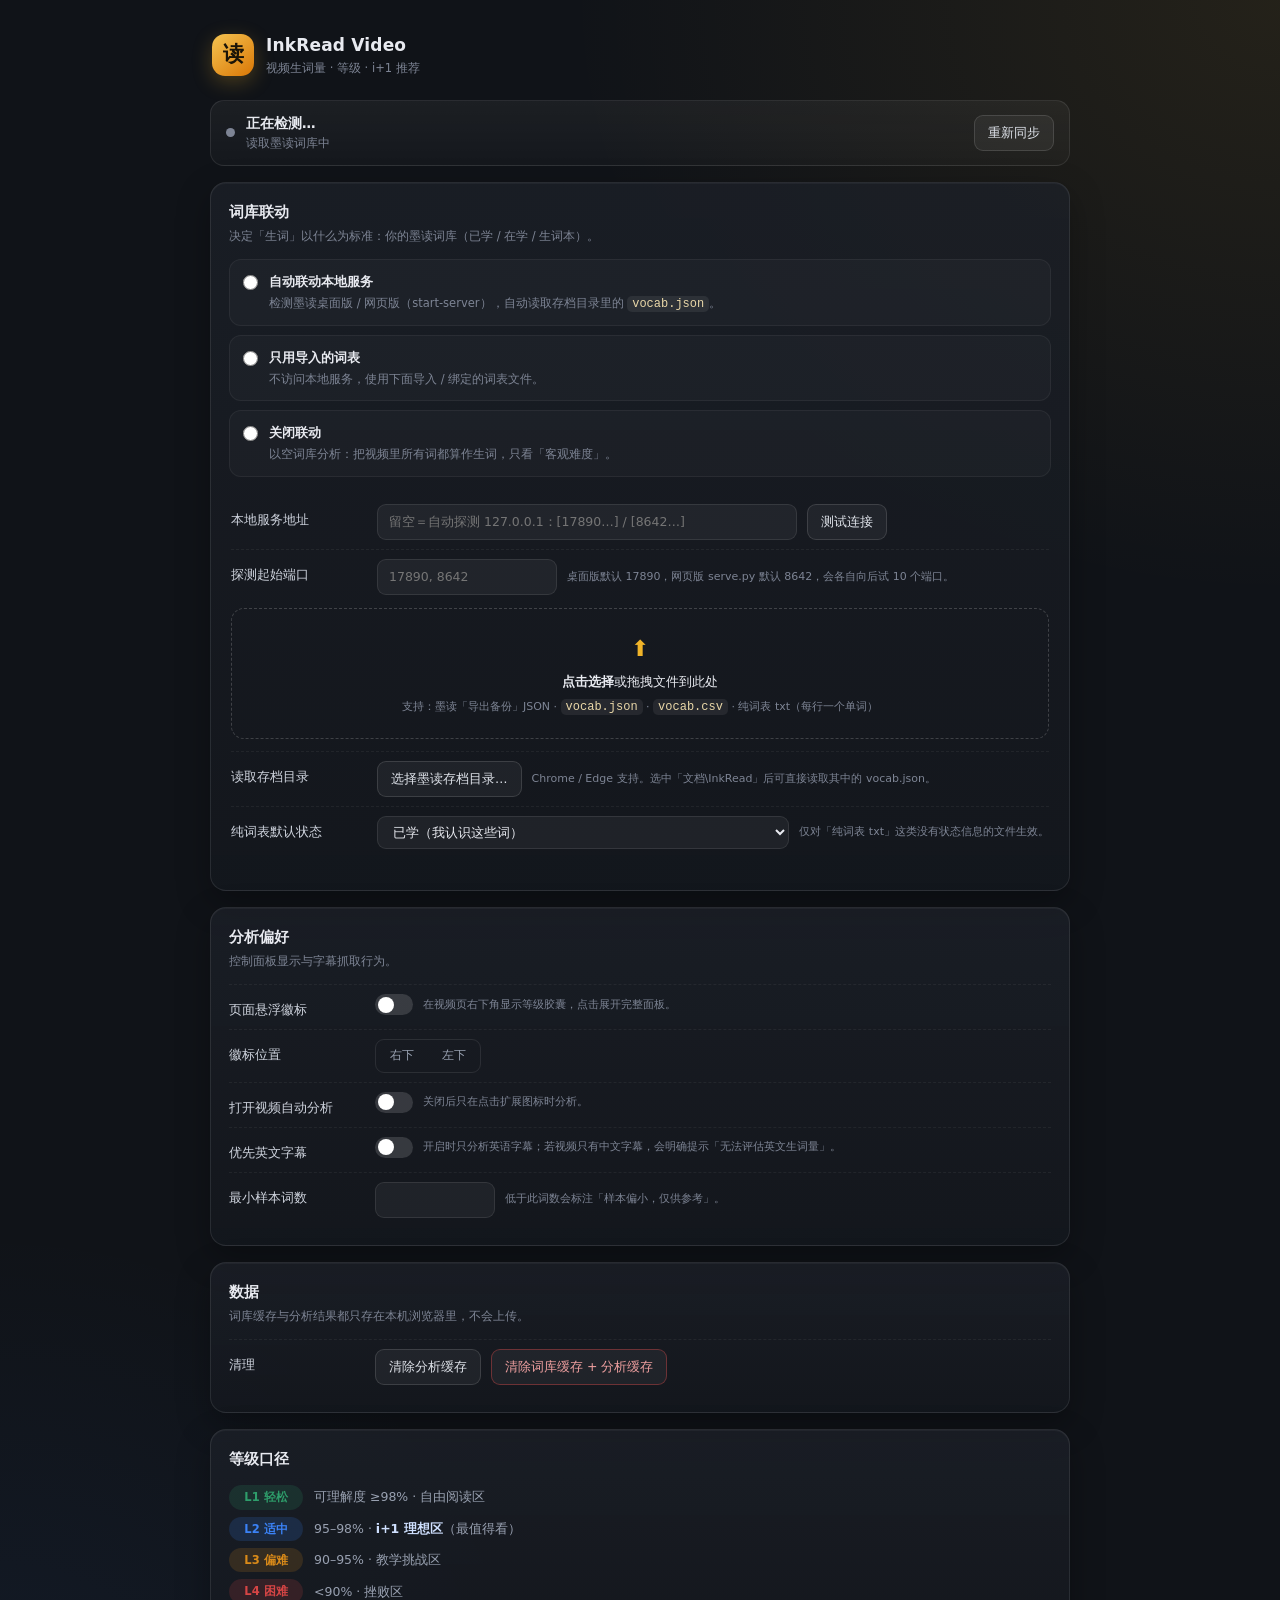
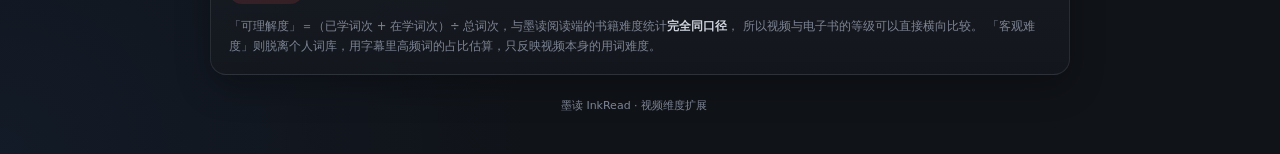
==== plugin/src/options/options.html @ 72808f4e "feat(plugin): 浏览器扩展 InkRead Video — 视频生词量/等级/i+1 推荐 新增 plugin/：Chrome / Edge / Firefox 三端兼容的 Manifes" ====
<!DOCTYPE html>
<html lang="zh-CN">
<head>
  <meta charset="utf-8">
  <title>InkRead Video — 设置</title>
  <link rel="stylesheet" href="options.css">
</head>
<body>
  <div class="page">
    <header class="head">
      <div class="brand">
        <span class="mark">读</span>
        <div>
          <h1>InkRead Video</h1>
          <p>视频生词量 · 等级 · i+1 推荐</p>
        </div>
      </div>
      <span class="ver" id="ver"></span>
    </header>

    <div class="banner" id="linkBanner">
      <span class="dot"></span>
      <div class="banner-t">
        <b id="bannerTitle">正在检测…</b>
        <span id="bannerDesc">读取墨读词库中</span>
      </div>
      <button class="btn" id="btnRefreshVocab">重新同步</button>
    </div>

    <!-- ============ 词库联动 ============ -->
    <section class="card">
      <div class="card-h">
        <h2>词库联动</h2>
        <p>决定「生词」以什么为标准：你的墨读词库（已学 / 在学 / 生词本）。</p>
      </div>

      <div class="modes" id="modes">
        <label class="mode" data-mode="auto">
          <input type="radio" name="linkmode" value="auto">
          <div class="mode-b">
            <b>自动联动本地服务</b>
            <span>检测墨读桌面版 / 网页版（start-server），自动读取存档目录里的 <code>vocab.json</code>。</span>
          </div>
        </label>
        <label class="mode" data-mode="manual">
          <input type="radio" name="linkmode" value="manual">
          <div class="mode-b">
            <b>只用导入的词表</b>
            <span>不访问本地服务，使用下面导入 / 绑定的词表文件。</span>
          </div>
        </label>
        <label class="mode" data-mode="off">
          <input type="radio" name="linkmode" value="off">
          <div class="mode-b">
            <b>关闭联动</b>
            <span>以空词库分析：把视频里所有词都算作生词，只看「客观难度」。</span>
          </div>
        </label>
      </div>

      <div class="sub" data-for="auto">
        <div class="row">
          <label>本地服务地址</label>
          <div class="row-c">
            <input type="text" id="serverUrl" placeholder="留空＝自动探测 127.0.0.1：[17890…] / [8642…]" spellcheck="false">
            <button class="btn" id="btnTest">测试连接</button>
          </div>
        </div>
        <div class="row">
          <label>探测起始端口</label>
          <div class="row-c">
            <input type="text" id="ports" placeholder="17890, 8642" spellcheck="false" style="max-width:180px">
            <span class="hint">桌面版默认 17890，网页版 serve.py 默认 8642，会各自向后试 10 个端口。</span>
          </div>
        </div>
        <div class="test-out" id="testOut" hidden></div>
      </div>

      <div class="sub" data-for="manual">
        <div class="drop" id="drop">
          <input type="file" id="file" accept=".json,.csv,.txt" hidden>
          <div class="drop-ic">⬆</div>
          <div class="drop-t"><b>点击选择</b>或拖拽文件到此处</div>
          <div class="drop-s">支持：墨读「导出备份」JSON · <code>vocab.json</code> · <code>vocab.csv</code> · 纯词表 txt（每行一个单词）</div>
        </div>
        <div class="row" id="fsRow" hidden>
          <label>读取存档目录</label>
          <div class="row-c">
            <button class="btn" id="btnPickDir">选择墨读存档目录…</button>
            <button class="btn" id="btnSyncDir" hidden>从该目录同步</button>
            <span class="hint" id="dirHint">Chrome / Edge 支持。选中「文档\InkRead」后可直接读取其中的 vocab.json。</span>
          </div>
        </div>
        <div class="row">
          <label>纯词表默认状态</label>
          <div class="row-c">
            <select id="defaultStatus">
              <option value="known">已学（我认识这些词）</option>
              <option value="learning">在学</option>
              <option value="new">生词本</option>
            </select>
            <span class="hint">仅对「纯词表 txt」这类没有状态信息的文件生效。</span>
          </div>
        </div>
        <div class="imp-out" id="impOut" hidden></div>
      </div>

      <div class="kv" id="vocabInfo"></div>
    </section>

    <!-- ============ 分析偏好 ============ -->
    <section class="card">
      <div class="card-h">
        <h2>分析偏好</h2>
        <p>控制面板显示与字幕抓取行为。</p>
      </div>
      <div class="row">
        <label>页面悬浮徽标</label>
        <div class="row-c">
          <label class="switch"><input type="checkbox" id="uiBadge"><i></i></label>
          <span class="hint">在视频页右下角显示等级胶囊，点击展开完整面板。</span>
        </div>
      </div>
      <div class="row">
        <label>徽标位置</label>
        <div class="row-c">
          <div class="seg" id="segSide">
            <button data-v="right">右下</button>
            <button data-v="left">左下</button>
          </div>
        </div>
      </div>
      <div class="row">
        <label>打开视频自动分析</label>
        <div class="row-c">
          <label class="switch"><input type="checkbox" id="autoAnalyze"><i></i></label>
          <span class="hint">关闭后只在点击扩展图标时分析。</span>
        </div>
      </div>
      <div class="row">
        <label>优先英文字幕</label>
        <div class="row-c">
          <label class="switch"><input type="checkbox" id="preferEn"><i></i></label>
          <span class="hint">开启时只分析英语字幕；若视频只有中文字幕，会明确提示「无法评估英文生词量」。</span>
        </div>
      </div>
      <div class="row">
        <label>最小样本词数</label>
        <div class="row-c">
          <input type="number" id="minTokens" min="0" max="5000" step="10" style="max-width:120px">
          <span class="hint">低于此词数会标注「样本偏小，仅供参考」。</span>
        </div>
      </div>
    </section>

    <!-- ============ 数据 ============ -->
    <section class="card">
      <div class="card-h">
        <h2>数据</h2>
        <p>词库缓存与分析结果都只存在本机浏览器里，不会上传。</p>
      </div>
      <div class="kv" id="dataInfo"></div>
      <div class="row">
        <label>清理</label>
        <div class="row-c">
          <button class="btn" id="btnClearReports">清除分析缓存</button>
          <button class="btn danger" id="btnClearAll">清除词库缓存 + 分析缓存</button>
        </div>
      </div>
    </section>

    <!-- ============ 口径说明 ============ -->
    <section class="card">
      <div class="card-h"><h2>等级口径</h2></div>
      <div class="legend-table">
        <div class="lt-row"><span class="pill lv1">L1 轻松</span><span>可理解度 ≥98% · 自由阅读区</span></div>
        <div class="lt-row"><span class="pill lv2">L2 适中</span><span>95–98% · <b>i+1 理想区</b>（最值得看）</span></div>
        <div class="lt-row"><span class="pill lv3">L3 偏难</span><span>90–95% · 教学挑战区</span></div>
        <div class="lt-row"><span class="pill lv4">L4 困难</span><span>&lt;90% · 挫败区</span></div>
      </div>
      <p class="fine">
        「可理解度」＝（已学词次 + 在学词次）÷ 总词次，与墨读阅读端的书籍难度统计<b>完全同口径</b>，
        所以视频与电子书的等级可以直接横向比较。
        「客观难度」则脱离个人词库，用字幕里高频词的占比估算，只反映视频本身的用词难度。
      </p>
    </section>

    <footer class="foot">
      <span>墨读 InkRead · 视频维度扩展</span>
      <span id="footVer"></span>
    </footer>
  </div>
  <div class="toast" id="toast" hidden></div>
  <script type="module" src="options.js"></script>
</body>
</html>
---- plugin/src/options/options.css ----
:root {
  --bg: #101318;
  --bg2: #161a21;
  --panel: #1a1f27;
  --line: rgba(255, 255, 255, .09);
  --line2: rgba(255, 255, 255, .055);
  --txt: #e8eaf0;
  --dim: #98a0b0;
  --dim2: #7d8494;
  --gold: #f0b429;
  --gold2: #d97706;
  --ok: #2e9e6b;
  --warn: #d98a19;
  --bad: #d64545;
  --blue: #3b82f6;
}
* { box-sizing: border-box; margin: 0; padding: 0; }
body {
  background:
    radial-gradient(90% 55% at 100% 0%, rgba(240, 180, 41, .09), transparent 62%),
    radial-gradient(70% 50% at 0% 100%, rgba(59, 130, 246, .07), transparent 60%),
    var(--bg);
  color: var(--txt);
  font: 13.5px/1.6 -apple-system, "Segoe UI", "PingFang SC", "Microsoft YaHei", system-ui, sans-serif;
  min-height: 100vh; padding: 30px 20px 40px;
  -webkit-font-smoothing: antialiased;
}
::-webkit-scrollbar { width: 9px; }
::-webkit-scrollbar-thumb { background: rgba(255, 255, 255, .14); border-radius: 9px; }
code { font: 12px/1.4 ui-monospace, Consolas, monospace; background: rgba(255, 255, 255, .07); padding: 1px 5px; border-radius: 5px; color: #e9d7a8; }

.page { max-width: 860px; margin: 0 auto; display: flex; flex-direction: column; gap: 16px; }

/* ---------- 头部 ---------- */
.head { display: flex; align-items: center; justify-content: space-between; padding: 2px 2px 6px; }
.brand { display: flex; align-items: center; gap: 12px; }
.mark {
  width: 42px; height: 42px; border-radius: 13px; display: grid; place-items: center;
  background: linear-gradient(140deg, #f5c451, #d97706); color: #1a1407; font-weight: 800; font-size: 21px;
  box-shadow: 0 6px 20px rgba(240, 180, 41, .26);
}
.head h1 { font-size: 17px; letter-spacing: .01em; }
.head p { font-size: 11.5px; color: var(--dim2); }
.ver { font-size: 11px; color: var(--dim2); }

/* ---------- 联动横幅 ---------- */
.banner {
  display: flex; align-items: center; gap: 11px; padding: 12px 15px; border-radius: 14px;
  background: linear-gradient(180deg, rgba(255, 255, 255, .05), rgba(255, 255, 255, .025));
  border: 1px solid var(--line);
}
.banner .dot { width: 9px; height: 9px; border-radius: 50%; background: var(--dim2); flex: none; }
.banner[data-ok="1"] .dot { background: var(--ok); box-shadow: 0 0 0 4px rgba(46, 158, 107, .18); }
.banner[data-ok="0"] .dot { background: var(--warn); box-shadow: 0 0 0 4px rgba(217, 138, 25, .16); }
.banner-t { flex: 1; min-width: 0; display: flex; flex-direction: column; }
.banner-t b { font-size: 13.5px; }
.banner-t span { font-size: 11.5px; color: var(--dim2); }

/* ---------- 卡片 ---------- */
.card {
  background: linear-gradient(180deg, rgba(28, 32, 40, .78), rgba(20, 24, 30, .82));
  border: 1px solid var(--line); border-radius: 16px; padding: 18px;
  box-shadow: 0 12px 34px rgba(0, 0, 0, .28), inset 0 1px 0 rgba(255, 255, 255, .04);
}
.card-h { margin-bottom: 14px; }
.card-h h2 { font-size: 14.5px; letter-spacing: .01em; }
.card-h p { font-size: 11.5px; color: var(--dim2); margin-top: 3px; }

/* ---------- 模式选择 ---------- */
.modes { display: flex; flex-direction: column; gap: 9px; margin-bottom: 14px; }
.mode {
  display: flex; gap: 11px; align-items: flex-start; padding: 12px 13px; border-radius: 12px;
  border: 1px solid var(--line2); background: rgba(255, 255, 255, .022); cursor: pointer;
  transition: border-color .16s ease, background .16s ease;
}
.mode:hover { border-color: rgba(255, 255, 255, .16); }
.mode input { margin-top: 3px; accent-color: var(--gold); width: 15px; height: 15px; flex: none; }
.mode-b b { display: block; font-size: 13px; }
.mode-b span { display: block; font-size: 11.5px; color: var(--dim2); margin-top: 2px; line-height: 1.55; }
.mode:has(input:checked) { border-color: rgba(240, 180, 41, .5); background: rgba(240, 180, 41, .07); }

/* ---------- 子面板 ---------- */
.sub { padding: 4px 2px 0; }
.sub[hidden] { display: none; }

.row { display: flex; gap: 14px; padding: 9px 0; border-top: 1px dashed var(--line2); align-items: flex-start; }
.row:first-child { border-top: 0; }
.row > label { width: 132px; flex: none; font-size: 12.5px; color: #cfd4de; padding-top: 6px; }
.row-c { flex: 1; display: flex; align-items: center; gap: 10px; flex-wrap: wrap; min-width: 0; }
.hint { font-size: 11px; color: var(--dim2); line-height: 1.5; }

input[type=text], input[type=number], select {
  background: rgba(255, 255, 255, .05); border: 1px solid var(--line); color: var(--txt);
  border-radius: 9px; padding: 7px 11px; font: inherit; font-size: 12.5px; min-width: 0; flex: 1; max-width: 420px;
}
input[type=text]:focus, input[type=number]:focus, select:focus { outline: none; border-color: rgba(240, 180, 41, .55); background: rgba(255, 255, 255, .075); }

.btn {
  border: 1px solid rgba(255, 255, 255, .13); background: rgba(255, 255, 255, .05); color: #dfe3ea;
  border-radius: 9px; padding: 7px 13px; font: inherit; font-size: 12.5px; cursor: pointer; white-space: nowrap;
  transition: background .15s ease, border-color .15s ease, filter .15s ease;
}
.btn:hover { background: rgba(255, 255, 255, .11); }
.btn[disabled] { opacity: .5; cursor: default; }
.btn.danger { border-color: rgba(214, 69, 69, .42); color: #f0a0a0; }
.btn.danger:hover { background: rgba(214, 69, 69, .16); }
.btn.primary { background: linear-gradient(140deg, #f5c451, #d97706); border-color: transparent; color: #1a1407; font-weight: 700; }

/* 开关 */
.switch { display: inline-flex; align-items: center; cursor: pointer; }
.switch input { display: none; }
.switch i { width: 38px; height: 21px; border-radius: 999px; background: rgba(255, 255, 255, .14); position: relative; transition: background .18s ease; }
.switch i::after { content: ""; position: absolute; top: 2.5px; left: 2.5px; width: 16px; height: 16px; border-radius: 50%; background: #fff; transition: transform .18s ease; }
.switch input:checked + i { background: var(--gold); }
.switch input:checked + i::after { transform: translateX(17px); }

/* 分段 */
.seg { display: inline-flex; border: 1px solid var(--line); border-radius: 9px; overflow: hidden; }
.seg button { border: 0; background: transparent; color: var(--dim); padding: 6px 14px; font: inherit; font-size: 12px; cursor: pointer; }
.seg button.active { background: rgba(240, 180, 41, .18); color: #f3d79a; font-weight: 600; }

/* 拖拽导入 */
.drop {
  border: 1.5px dashed rgba(255, 255, 255, .18); border-radius: 13px; padding: 22px; text-align: center;
  cursor: pointer; transition: border-color .18s ease, background .18s ease; margin-bottom: 12px;
}
.drop:hover, .drop.over { border-color: rgba(240, 180, 41, .6); background: rgba(240, 180, 41, .06); }
.drop-ic { font-size: 22px; color: var(--gold); }
.drop-t { font-size: 13px; margin-top: 6px; }
.drop-s { font-size: 11px; color: var(--dim2); margin-top: 5px; line-height: 1.6; }

/* 输出块 */
.test-out, .imp-out { margin-top: 10px; padding: 10px 12px; border-radius: 10px; font-size: 12px; line-height: 1.6; }
.test-out[data-ok="1"], .imp-out[data-ok="1"] { background: rgba(46, 158, 107, .12); border: 1px solid rgba(46, 158, 107, .32); color: #a9e6c7; }
.test-out[data-ok="0"], .imp-out[data-ok="0"] { background: rgba(217, 138, 25, .12); border: 1px solid rgba(217, 138, 25, .32); color: #f0cb92; }

/* KV 表 */
.kv { display: grid; grid-template-columns: repeat(auto-fit, minmax(150px, 1fr)); gap: 10px; margin-top: 14px; }
.kv .k { background: rgba(255, 255, 255, .035); border: 1px solid var(--line2); border-radius: 11px; padding: 10px 12px; }
.kv .k span { display: block; font-size: 10.5px; color: var(--dim2); letter-spacing: .03em; }
.kv .k b { display: block; font-size: 14.5px; font-weight: 700; margin-top: 3px; word-break: break-all; }
.kv .k b.small { font-size: 12px; font-weight: 600; }

/* 等级表 */
.legend-table { display: flex; flex-direction: column; gap: 7px; margin-bottom: 12px; }
.lt-row { display: flex; align-items: center; gap: 11px; font-size: 12.5px; color: var(--dim); }
.lt-row .pill { padding: 3px 10px; border-radius: 999px; font-size: 11.5px; font-weight: 700; min-width: 74px; text-align: center; }
.lv1 { color: #2e9e6b; background: rgba(46, 158, 107, .16); }
.lv2 { color: #3b82f6; background: rgba(59, 130, 246, .16); }
.lv3 { color: #d98a19; background: rgba(217, 138, 25, .16); }
.lv4 { color: #d64545; background: rgba(214, 69, 69, .16); }
.lt-row b { color: #cfe0ff; }

.fine { font-size: 11.5px; color: var(--dim2); line-height: 1.75; }
.fine b { color: #cfd4de; }

.foot { text-align: center; font-size: 11px; color: var(--dim2); padding: 6px 0 0; display: flex; justify-content: center; gap: 12px; }

/* Toast */
.toast {
  position: fixed; left: 50%; bottom: 26px; transform: translateX(-50%);
  background: rgba(28, 32, 40, .97); border: 1px solid var(--line); color: #fff;
  padding: 10px 18px; border-radius: 11px; font-size: 12.5px; z-index: 99;
  box-shadow: 0 14px 40px rgba(0, 0, 0, .5);
}
.toast[data-t="ok"] { border-color: rgba(46, 158, 107, .5); }
.toast[data-t="err"] { border-color: rgba(214, 69, 69, .5); }
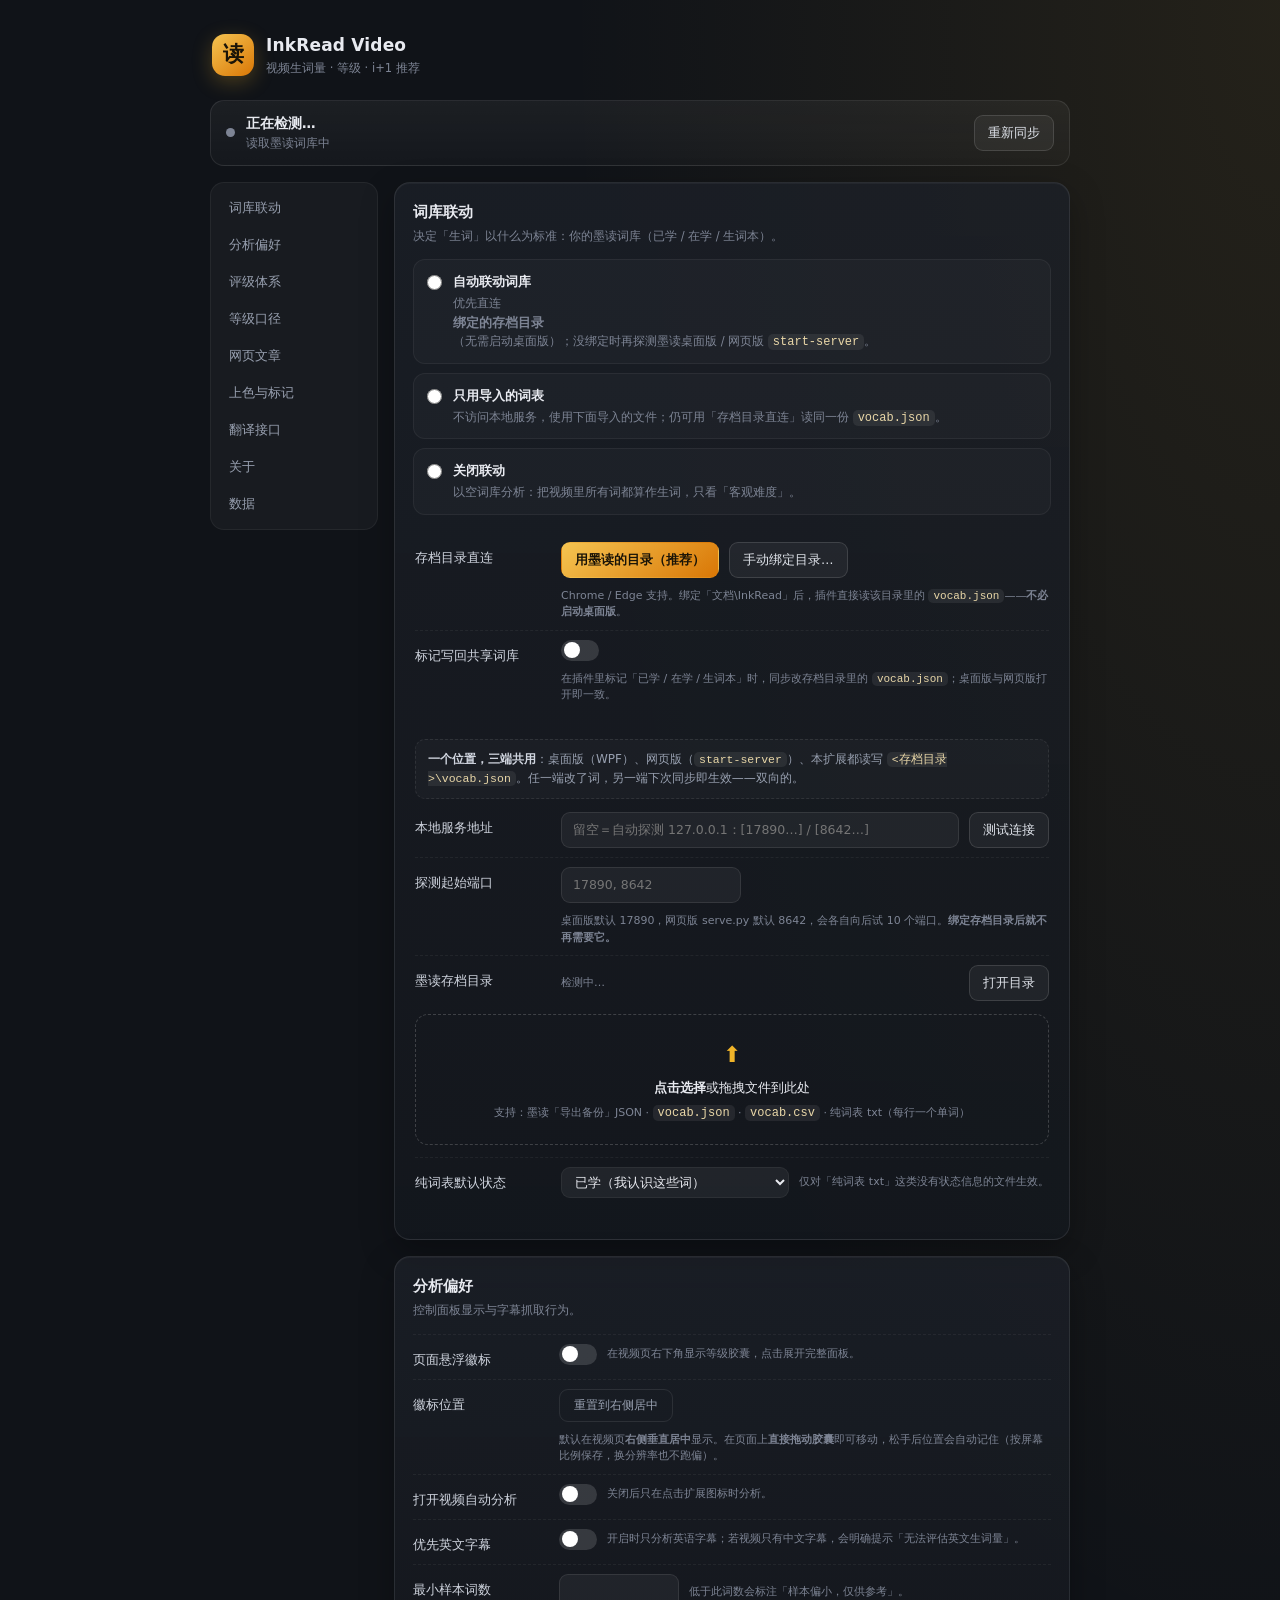
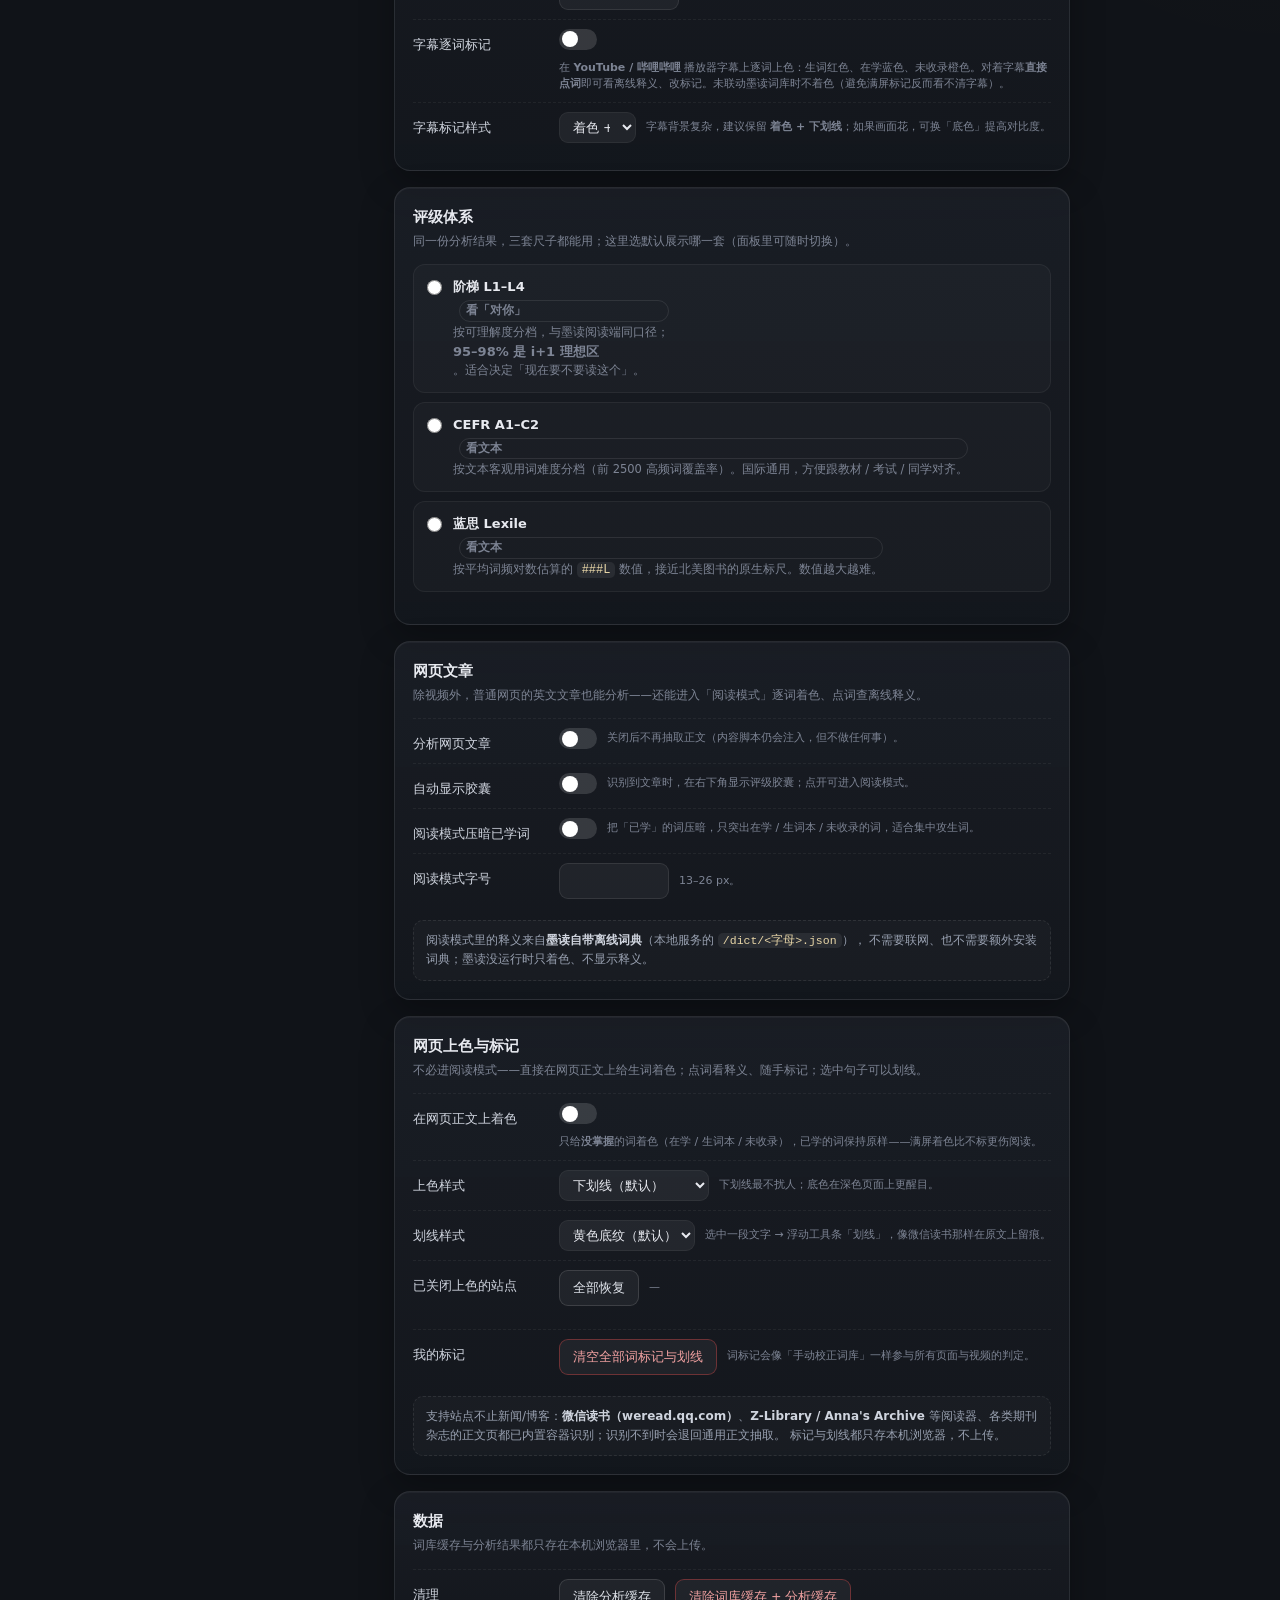
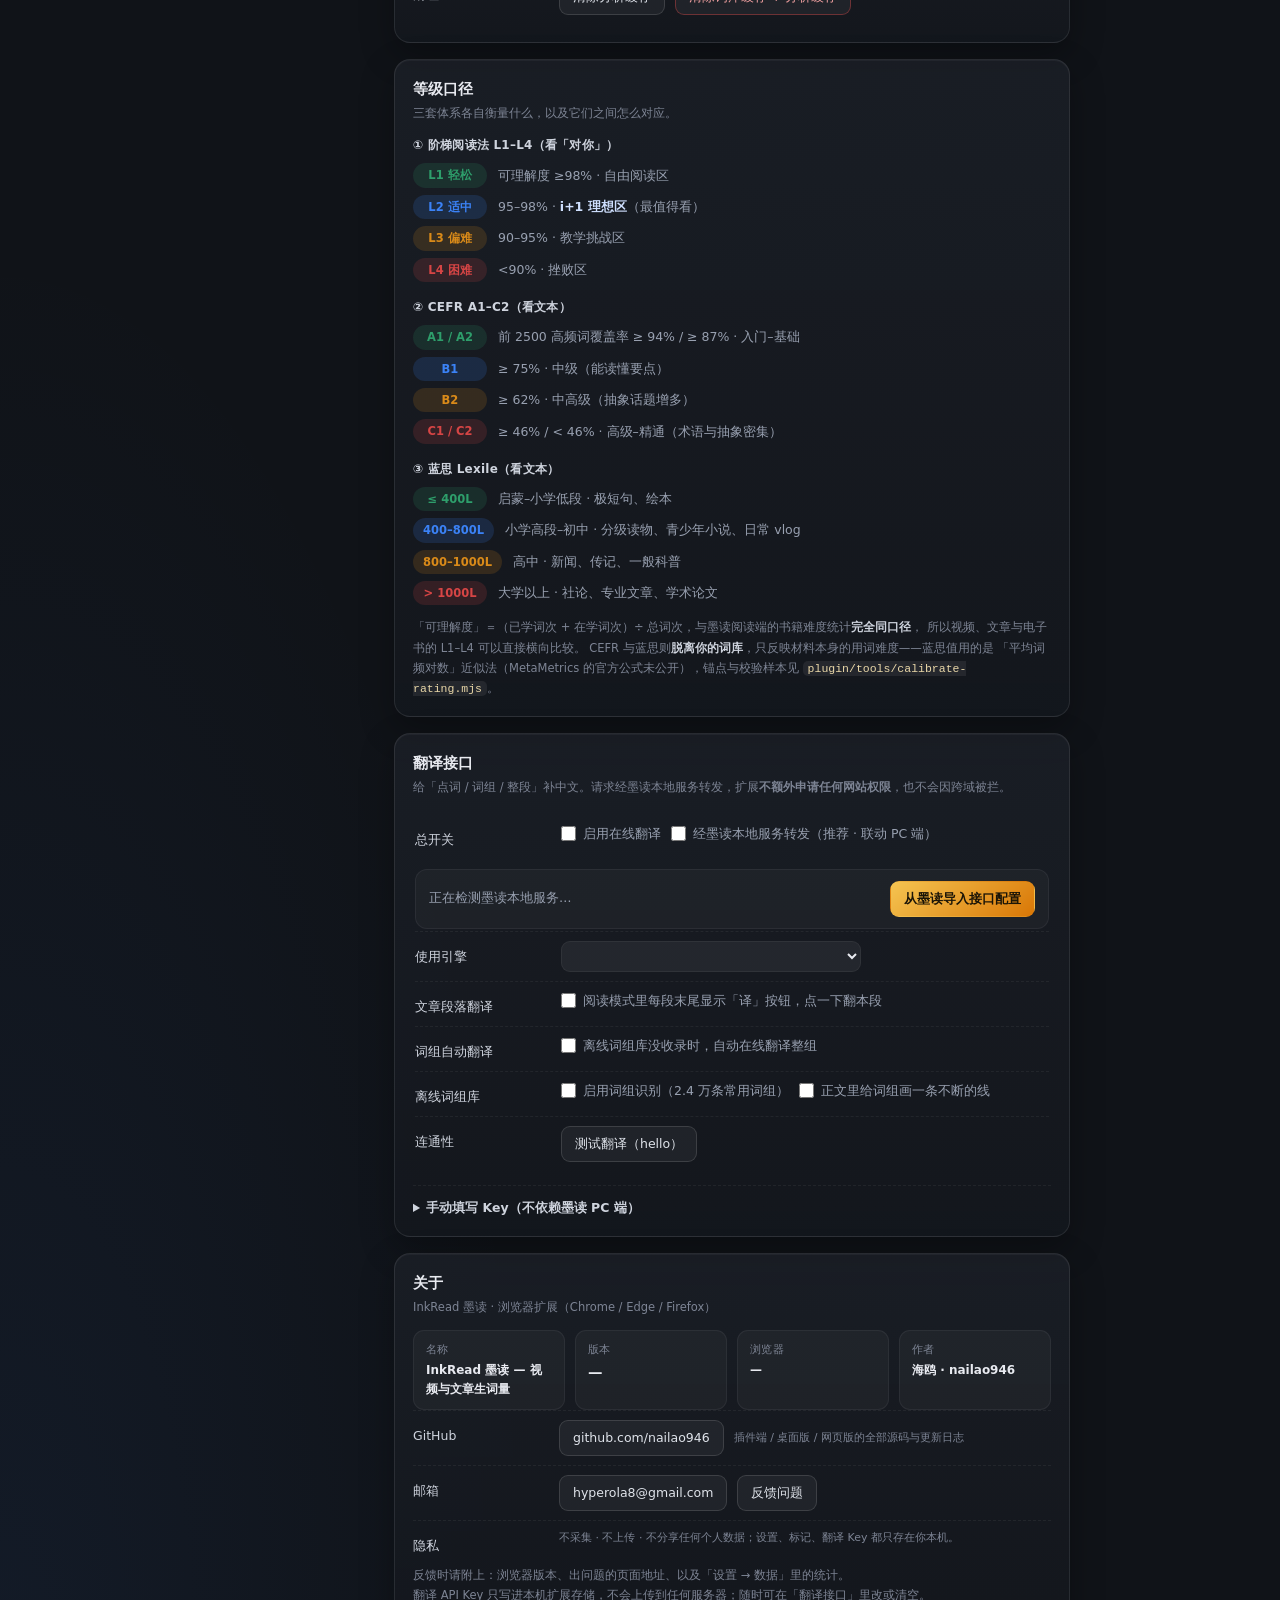
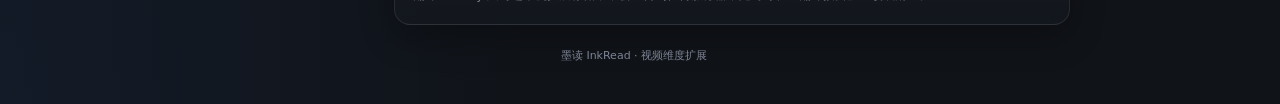
==== commit ff542b36: "feat(plugin): InkRead Video v1.5.0 — 字幕逐词标记 / 在线翻译 / 段落翻译 / 2.4 万条词组 / 设置悬浮目录 一轮把墨读「阅读端」的词汇能力整体搬到浏览器" ====
--- a/plugin/src/options/options.html
+++ b/plugin/src/options/options.html
@@ -27,8 +27,22 @@
       <button class="btn" id="btnRefreshVocab">重新同步</button>
     </div>
 
+    <div class="settings-layout">
+      <nav class="settings-tabs" data-tabs title="点击跳转到对应设置">
+        <button data-tab="link">词库联动</button>
+        <button data-tab="prefs">分析偏好</button>
+        <button data-tab="rating">评级体系</button>
+        <button data-tab="caliber">等级口径</button>
+        <button data-tab="article">网页文章</button>
+        <button data-tab="color">上色与标记</button>
+        <button data-tab="translate">翻译接口</button>
+        <button data-tab="about">关于</button>
+        <button data-tab="data">数据</button>
+      </nav>
+      <div class="settings-body">
+
     <!-- ============ 词库联动 ============ -->
-    <section class="card">
+    <section class="card settings-section" data-sec="link">
       <div class="card-h">
         <h2>词库联动</h2>
         <p>决定「生词」以什么为标准：你的墨读词库（已学 / 在学 / 生词本）。</p>
@@ -38,15 +52,15 @@
         <label class="mode" data-mode="auto">
           <input type="radio" name="linkmode" value="auto">
           <div class="mode-b">
-            <b>自动联动本地服务</b>
-            <span>检测墨读桌面版 / 网页版（start-server），自动读取存档目录里的 <code>vocab.json</code>。</span>
+            <b>自动联动词库</b>
+            <span>优先直连<b>绑定的存档目录</b>（无需启动桌面版）；没绑定时再探测墨读桌面版 / 网页版 <code>start-server</code>。</span>
           </div>
         </label>
         <label class="mode" data-mode="manual">
           <input type="radio" name="linkmode" value="manual">
           <div class="mode-b">
             <b>只用导入的词表</b>
-            <span>不访问本地服务，使用下面导入 / 绑定的词表文件。</span>
+            <span>不访问本地服务，使用下面导入的文件；仍可用「存档目录直连」读同一份 <code>vocab.json</code>。</span>
           </div>
         </label>
         <label class="mode" data-mode="off">
@@ -58,6 +72,32 @@
         </label>
       </div>
 
+      <div class="sub" data-for="auto manual">
+        <div class="row">
+          <label>存档目录直连</label>
+          <div class="row-c">
+            <button class="btn primary" id="btnUsePcDir" title="直接读墨读 PC 端的同一个存档目录，无需再选文件夹">用墨读的目录（推荐）</button>
+            <button class="btn" id="btnBindDir">手动绑定目录…</button>
+            <button class="btn" id="btnSyncDir" hidden>立即读取</button>
+            <button class="btn" id="btnPushMarks" hidden>把标记写回词库</button>
+            <button class="btn danger" id="btnUnbindDir" hidden>解除绑定</button>
+            <span class="hint" id="dirHint">Chrome / Edge 支持。绑定「文档\InkRead」后，插件直接读该目录里的 <code>vocab.json</code>——<b>不必启动桌面版</b>。</span>
+          </div>
+        </div>
+        <div class="row">
+          <label>标记写回共享词库</label>
+          <div class="row-c">
+            <label class="switch"><input type="checkbox" id="linkWriteBack"><i></i></label>
+            <span class="hint">在插件里标记「已学 / 在学 / 生词本」时，同步改存档目录里的 <code>vocab.json</code>；桌面版与网页版打开即一致。</span>
+          </div>
+        </div>
+        <div class="kv" id="dirInfo"></div>
+        <div class="note-box" id="dirNote">
+          <b>一个位置，三端共用</b>：桌面版（WPF）、网页版（<code>start-server</code>）、本扩展都读写
+          <code>&lt;存档目录&gt;\vocab.json</code>。任一端改了词，另一端下次同步即生效——双向的。
+        </div>
+      </div>
+
       <div class="sub" data-for="auto">
         <div class="row">
           <label>本地服务地址</label>
@@ -70,7 +110,14 @@
           <label>探测起始端口</label>
           <div class="row-c">
             <input type="text" id="ports" placeholder="17890, 8642" spellcheck="false" style="max-width:180px">
-            <span class="hint">桌面版默认 17890，网页版 serve.py 默认 8642，会各自向后试 10 个端口。</span>
+            <span class="hint">桌面版默认 17890，网页版 serve.py 默认 8642，会各自向后试 10 个端口。<b>绑定存档目录后就不再需要它。</b></span>
+          </div>
+        </div>
+        <div class="row">
+          <label>墨读存档目录</label>
+          <div class="row-c" style="flex:1;min-width:0">
+            <div class="hint" id="pcDirOut" style="flex:1;min-width:0">检测中…</div>
+            <button class="btn" id="btnOpenPcDir">打开目录</button>
           </div>
         </div>
         <div class="test-out" id="testOut" hidden></div>
@@ -83,14 +130,6 @@
           <div class="drop-t"><b>点击选择</b>或拖拽文件到此处</div>
           <div class="drop-s">支持：墨读「导出备份」JSON · <code>vocab.json</code> · <code>vocab.csv</code> · 纯词表 txt（每行一个单词）</div>
         </div>
-        <div class="row" id="fsRow" hidden>
-          <label>读取存档目录</label>
-          <div class="row-c">
-            <button class="btn" id="btnPickDir">选择墨读存档目录…</button>
-            <button class="btn" id="btnSyncDir" hidden>从该目录同步</button>
-            <span class="hint" id="dirHint">Chrome / Edge 支持。选中「文档\InkRead」后可直接读取其中的 vocab.json。</span>
-          </div>
-        </div>
         <div class="row">
           <label>纯词表默认状态</label>
           <div class="row-c">
@@ -109,7 +148,7 @@
     </section>
 
     <!-- ============ 分析偏好 ============ -->
-    <section class="card">
+    <section class="card settings-section" data-sec="prefs">
       <div class="card-h">
         <h2>分析偏好</h2>
         <p>控制面板显示与字幕抓取行为。</p>
@@ -125,9 +164,9 @@
         <label>徽标位置</label>
         <div class="row-c">
           <div class="seg" id="segSide">
-            <button data-v="right">右下</button>
-            <button data-v="left">左下</button>
-          </div>
+            <button data-v="right" id="posReset">重置到右侧居中</button>
+          </div>
+          <span class="hint">默认在视频页<b>右侧垂直居中</b>显示。在页面上<b>直接拖动胶囊</b>即可移动，松手后位置会自动记住（按屏幕比例保存，换分辨率也不跑偏）。</span>
         </div>
       </div>
       <div class="row">
@@ -151,10 +190,156 @@
           <span class="hint">低于此词数会标注「样本偏小，仅供参考」。</span>
         </div>
       </div>
+      <div class="row">
+        <label>字幕逐词标记</label>
+        <div class="row-c">
+          <label class="switch"><input type="checkbox" id="subsMark"><i></i></label>
+          <span class="hint">在 <b>YouTube / 哔哩哔哩</b> 播放器字幕上逐词上色：生词红色、在学蓝色、未收录橙色。对着字幕<b>直接点词</b>即可看离线释义、改标记。未联动墨读词库时不着色（避免满屏标记反而看不清字幕）。</span>
+        </div>
+      </div>
+      <div class="row">
+        <label>字幕标记样式</label>
+        <div class="row-c">
+          <select id="subsMarkStyle" style="max-width:180px">
+            <option value="line">着色 + 下划线（推荐）</option>
+            <option value="mark">加半透明底色</option>
+          </select>
+          <span class="hint">字幕背景复杂，建议保留 <b>着色 + 下划线</b>；如果画面花，可换「底色」提高对比度。</span>
+        </div>
+      </div>
+    </section>
+
+    <!-- ============ 评级体系 ============ -->
+    <section class="card settings-section" data-sec="rating">
+      <div class="card-h">
+        <h2>评级体系</h2>
+        <p>同一份分析结果，三套尺子都能用；这里选默认展示哪一套（面板里可随时切换）。</p>
+      </div>
+
+      <div class="modes" id="ratings">
+        <label class="mode" data-rating="step">
+          <input type="radio" name="ratingsys" value="step">
+          <div class="mode-b">
+            <b>阶梯 L1–L4 <span class="tagp">看「对你」</span></b>
+            <span>按可理解度分档，与墨读阅读端同口径；<b>95–98% 是 i+1 理想区</b>。适合决定「现在要不要读这个」。</span>
+          </div>
+        </label>
+        <label class="mode" data-rating="cefr">
+          <input type="radio" name="ratingsys" value="cefr">
+          <div class="mode-b">
+            <b>CEFR A1–C2 <span class="tagp">看文本</span></b>
+            <span>按文本客观用词难度分档（前 2500 高频词覆盖率）。国际通用，方便跟教材 / 考试 / 同学对齐。</span>
+          </div>
+        </label>
+        <label class="mode" data-rating="lexile">
+          <input type="radio" name="ratingsys" value="lexile">
+          <div class="mode-b">
+            <b>蓝思 Lexile <span class="tagp">看文本</span></b>
+            <span>按平均词频对数估算的 <code>###L</code> 数值，接近北美图书的原生标尺。数值越大越难。</span>
+          </div>
+        </label>
+      </div>
+
+      <div class="kv" id="ratingDemo"></div>
+    </section>
+
+    <!-- ============ 网页文章 ============ -->
+    <section class="card settings-section" data-sec="article">
+      <div class="card-h">
+        <h2>网页文章</h2>
+        <p>除视频外，普通网页的英文文章也能分析——还能进入「阅读模式」逐词着色、点词查离线释义。</p>
+      </div>
+      <div class="row">
+        <label>分析网页文章</label>
+        <div class="row-c">
+          <label class="switch"><input type="checkbox" id="artEnabled"><i></i></label>
+          <span class="hint">关闭后不再抽取正文（内容脚本仍会注入，但不做任何事）。</span>
+        </div>
+      </div>
+      <div class="row">
+        <label>自动显示胶囊</label>
+        <div class="row-c">
+          <label class="switch"><input type="checkbox" id="artAutoPill"><i></i></label>
+          <span class="hint">识别到文章时，在右下角显示评级胶囊；点开可进入阅读模式。</span>
+        </div>
+      </div>
+      <div class="row">
+        <label>阅读模式压暗已学词</label>
+        <div class="row-c">
+          <label class="switch"><input type="checkbox" id="artDim"><i></i></label>
+          <span class="hint">把「已学」的词压暗，只突出在学 / 生词本 / 未收录的词，适合集中攻生词。</span>
+        </div>
+      </div>
+      <div class="row">
+        <label>阅读模式字号</label>
+        <div class="row-c">
+          <input type="number" id="artFont" min="13" max="26" step="1" style="max-width:110px">
+          <span class="hint">13–26 px。</span>
+        </div>
+      </div>
+      <div class="note-box">
+        阅读模式里的释义来自<b>墨读自带离线词典</b>（本地服务的 <code>/dict/&lt;字母&gt;.json</code>），
+        不需要联网、也不需要额外安装词典；墨读没运行时只着色、不显示释义。
+      </div>
+    </section>
+
+    <!-- ============ 网页上色与标记 ============ -->
+    <section class="card settings-section" data-sec="color">
+      <div class="card-h">
+        <h2>网页上色与标记</h2>
+        <p>不必进阅读模式——直接在网页正文上给生词着色；点词看释义、随手标记；选中句子可以划线。</p>
+      </div>
+      <div class="row">
+        <label>在网页正文上着色</label>
+        <div class="row-c">
+          <label class="switch"><input type="checkbox" id="artInline"><i></i></label>
+          <span class="hint">只给<b>没掌握</b>的词着色（在学 / 生词本 / 未收录），已学的词保持原样——满屏着色比不标更伤阅读。</span>
+        </div>
+      </div>
+      <div class="row">
+        <label>上色样式</label>
+        <div class="row-c">
+          <select id="artInlineStyle" style="max-width:150px">
+            <option value="line">下划线（默认）</option>
+            <option value="mark">底色高亮</option>
+          </select>
+          <span class="hint">下划线最不扰人；底色在深色页面上更醒目。</span>
+        </div>
+      </div>
+      <div class="row">
+        <label>划线样式</label>
+        <div class="row-c">
+          <select id="artHlStyle" style="max-width:150px">
+            <option value="mark">黄色底纹（默认）</option>
+            <option value="line">波浪线</option>
+          </select>
+          <span class="hint">选中一段文字 → 浮动工具条「划线」，像微信读书那样在原文上留痕。</span>
+        </div>
+      </div>
+      <div class="row">
+        <label>已关闭上色的站点</label>
+        <div class="row-c">
+          <button class="btn" id="btnClearSiteOff">全部恢复</button>
+          <span class="hint" id="siteOffInfo">—</span>
+        </div>
+      </div>
+      <div class="kv" id="marksInfo"></div>
+      <div class="row">
+        <label>我的标记</label>
+        <div class="row-c">
+          <button class="btn danger" id="btnClearMarks">清空全部词标记与划线</button>
+          <span class="hint">词标记会像「手动校正词库」一样参与所有页面与视频的判定。</span>
+        </div>
+      </div>
+      <div class="note-box">
+        支持站点不止新闻/博客：<b>微信读书（weread.qq.com）</b>、<b>Z-Library / Anna's Archive</b>
+        等阅读器、各类期刊杂志的正文页都已内置容器识别；识别不到时会退回通用正文抽取。
+        标记与划线都只存本机浏览器，不上传。
+      </div>
     </section>
 
     <!-- ============ 数据 ============ -->
-    <section class="card">
+    <section class="card settings-section" data-sec="data">
       <div class="card-h">
         <h2>数据</h2>
         <p>词库缓存与分析结果都只存在本机浏览器里，不会上传。</p>
@@ -170,20 +355,153 @@
     </section>
 
     <!-- ============ 口径说明 ============ -->
-    <section class="card">
-      <div class="card-h"><h2>等级口径</h2></div>
+    <section class="card settings-section" data-sec="caliber">
+      <div class="card-h"><h2>等级口径</h2><p>三套体系各自衡量什么，以及它们之间怎么对应。</p></div>
+
+      <h3 class="subh">① 阶梯阅读法 L1–L4（看「对你」）</h3>
       <div class="legend-table">
         <div class="lt-row"><span class="pill lv1">L1 轻松</span><span>可理解度 ≥98% · 自由阅读区</span></div>
         <div class="lt-row"><span class="pill lv2">L2 适中</span><span>95–98% · <b>i+1 理想区</b>（最值得看）</span></div>
         <div class="lt-row"><span class="pill lv3">L3 偏难</span><span>90–95% · 教学挑战区</span></div>
         <div class="lt-row"><span class="pill lv4">L4 困难</span><span>&lt;90% · 挫败区</span></div>
       </div>
+
+      <h3 class="subh">② CEFR A1–C2（看文本）</h3>
+      <div class="legend-table">
+        <div class="lt-row"><span class="pill lv1">A1 / A2</span><span>前 2500 高频词覆盖率 ≥ 94% / ≥ 87% · 入门–基础</span></div>
+        <div class="lt-row"><span class="pill lv2">B1</span><span>≥ 75% · 中级（能读懂要点）</span></div>
+        <div class="lt-row"><span class="pill lv3">B2</span><span>≥ 62% · 中高级（抽象话题增多）</span></div>
+        <div class="lt-row"><span class="pill lv4">C1 / C2</span><span>≥ 46% / &lt; 46% · 高级–精通（术语与抽象密集）</span></div>
+      </div>
+
+      <h3 class="subh">③ 蓝思 Lexile（看文本）</h3>
+      <div class="legend-table">
+        <div class="lt-row"><span class="pill lv1">≤ 400L</span><span>启蒙–小学低段 · 极短句、绘本</span></div>
+        <div class="lt-row"><span class="pill lv2">400–800L</span><span>小学高段–初中 · 分级读物、青少年小说、日常 vlog</span></div>
+        <div class="lt-row"><span class="pill lv3">800–1000L</span><span>高中 · 新闻、传记、一般科普</span></div>
+        <div class="lt-row"><span class="pill lv4">&gt; 1000L</span><span>大学以上 · 社论、专业文章、学术论文</span></div>
+      </div>
+
       <p class="fine">
         「可理解度」＝（已学词次 + 在学词次）÷ 总词次，与墨读阅读端的书籍难度统计<b>完全同口径</b>，
-        所以视频与电子书的等级可以直接横向比较。
-        「客观难度」则脱离个人词库，用字幕里高频词的占比估算，只反映视频本身的用词难度。
+        所以视频、文章与电子书的 L1–L4 可以直接横向比较。
+        CEFR 与蓝思则<b>脱离你的词库</b>，只反映材料本身的用词难度——蓝思值用的是
+        「平均词频对数」近似法（MetaMetrics 的官方公式未公开），锚点与校验样本见
+        <code>plugin/tools/calibrate-rating.mjs</code>。
       </p>
     </section>
+
+    <!-- ============ 翻译接口 ============ -->
+    <section class="card settings-section" data-sec="translate">
+      <div class="card-h">
+        <h2>翻译接口</h2>
+        <p>给「点词 / 词组 / 整段」补中文。请求经墨读本地服务转发，扩展<b>不额外申请任何网站权限</b>，也不会因跨域被拦。</p>
+      </div>
+
+      <div class="sub">
+        <div class="row">
+          <label>总开关</label>
+          <div class="row-c">
+            <label class="ck"><input type="checkbox" id="trEnabled"><span>启用在线翻译</span></label>
+            <label class="ck"><input type="checkbox" id="trViaLocal"><span>经墨读本地服务转发（推荐 · 联动 PC 端）</span></label>
+          </div>
+        </div>
+
+        <div class="tr-pc" id="trPc">
+          <div class="tr-pc-b" id="trPcBody">正在检测墨读本地服务…</div>
+          <button class="btn primary" id="btnImportApi">从墨读导入接口配置</button>
+        </div>
+
+        <div class="row">
+          <label>使用引擎</label>
+          <div class="row-c">
+            <select id="trEngine"></select>
+            <span class="hint" id="trEngineHint"></span>
+          </div>
+        </div>
+
+        <div class="row">
+          <label>文章段落翻译</label>
+          <div class="row-c">
+            <label class="ck"><input type="checkbox" id="trPara"><span>阅读模式里每段末尾显示「译」按钮，点一下翻本段</span></label>
+          </div>
+        </div>
+
+        <div class="row">
+          <label>词组自动翻译</label>
+          <div class="row-c">
+            <label class="ck"><input type="checkbox" id="trPhrase"><span>离线词组库没收录时，自动在线翻译整组</span></label>
+          </div>
+        </div>
+
+        <div class="row">
+          <label>离线词组库</label>
+          <div class="row-c">
+            <label class="ck"><input type="checkbox" id="phEnabled"><span>启用词组识别（2.4 万条常用词组）</span></label>
+            <label class="ck"><input type="checkbox" id="phUnderline"><span>正文里给词组画一条不断的线</span></label>
+          </div>
+        </div>
+
+        <div class="row">
+          <label>连通性</label>
+          <div class="row-c">
+            <button class="btn" id="btnTrTest">测试翻译（hello）</button>
+            <span class="hint" id="trTestOut"></span>
+          </div>
+        </div>
+      </div>
+
+      <details class="acc">
+        <summary>手动填写 Key（不依赖墨读 PC 端）</summary>
+        <div class="acc-b" id="trKeys"></div>
+      </details>
+    </section>
+
+    <!-- ============ 关于 ============ -->
+    <section class="card settings-section" data-sec="about">
+      <div class="card-h">
+        <h2>关于</h2>
+        <p>InkRead 墨读 · 浏览器扩展（Chrome / Edge / Firefox）</p>
+      </div>
+
+      <div class="kv">
+        <div class="k"><span>名称</span><b class="small">InkRead 墨读 — 视频与文章生词量</b></div>
+        <div class="k"><span>版本</span><b id="abVer">—</b></div>
+        <div class="k"><span>浏览器</span><b class="small" id="abUa">—</b></div>
+        <div class="k"><span>作者</span><b class="small">海鸥 · nailao946</b></div>
+      </div>
+
+      <div class="row">
+        <label>GitHub</label>
+        <div class="row-c">
+          <a class="btn" href="https://github.com/nailao946" target="_blank" rel="noopener">github.com/nailao946</a>
+          <span class="hint">插件端 / 桌面版 / 网页版的全部源码与更新日志</span>
+        </div>
+      </div>
+
+      <div class="row">
+        <label>邮箱</label>
+        <div class="row-c">
+          <a class="btn" href="mailto:hyperola8@gmail.com">hyperola8@gmail.com</a>
+          <a class="btn" href="mailto:hyperola8@gmail.com?subject=InkRead%20%E5%A2%A8%E8%AF%BB%20%E5%8F%8D%E9%A6%88">反馈问题</a>
+        </div>
+      </div>
+
+      <div class="row">
+        <label>隐私</label>
+        <div class="row-c">
+          <span class="hint">不采集 · 不上传 · 不分享任何个人数据；设置、标记、翻译 Key 都只存在你本机。</span>
+        </div>
+      </div>
+
+      <p class="fine">
+        反馈时请附上：浏览器版本、出问题的页面地址、以及「设置 → 数据」里的统计。<br>
+        翻译 API Key 只写进本机扩展存储，不会上传到任何服务器；随时可在「翻译接口」里改或清空。
+      </p>
+    </section>
+
+      </div><!-- /settings-body -->
+    </div><!-- /settings-layout -->
 
     <footer class="foot">
       <span>墨读 InkRead · 视频维度扩展</span>
--- a/plugin/src/options/options.css
+++ b/plugin/src/options/options.css
@@ -165,3 +165,60 @@
 }
 .toast[data-t="ok"] { border-color: rgba(46, 158, 107, .5); }
 .toast[data-t="err"] { border-color: rgba(214, 69, 69, .5); }
+
+/* ---------- 评级体系 / 文章阅读（新增） ---------- */
+.tagp { font-size: 10px; font-weight: 600; color: var(--dim2); border: 1px solid var(--line); border-radius: 999px; padding: 1px 6px; margin-left: 6px; vertical-align: 1px; }
+.subh { font-size: 12px; font-weight: 700; color: #cfd4de; margin: 16px 0 8px; letter-spacing: .02em; }
+.subh:first-of-type { margin-top: 4px; }
+.note-box { margin-top: 12px; padding: 10px 12px; border: 1px dashed var(--line); border-radius: 10px; font-size: 12px; line-height: 1.6; color: var(--dim); background: rgba(255,255,255,.025); }
+.note-box b { color: #cfd4de; }
+.note-box code, .fine code { font-family: ui-monospace, Consolas, monospace; font-size: 11.5px; background: rgba(255,255,255,.07); padding: 1px 5px; border-radius: 5px; }
+
+/* ================= 左侧悬浮 tab 栏（设置分区导航） =================
+   点击平滑滚到对应分区，滚动时高亮当前分区。窄屏（<720px）自动变成顶部横向换行。 */
+.settings-layout { display: grid; grid-template-columns: 168px minmax(0, 1fr); gap: 16px; align-items: start; }
+.settings-tabs {
+  position: sticky; top: 14px; display: flex; flex-direction: column; gap: 3px;
+  padding: 8px; border: 1px solid var(--line2); border-radius: 14px; background: rgba(255,255,255,.035);
+}
+.settings-tabs button {
+  text-align: left; border: 0; background: transparent; color: var(--dim);
+  font: inherit; font-size: 12.5px; padding: 7px 10px; border-radius: 9px; cursor: pointer;
+}
+.settings-tabs button:hover { background: rgba(255,255,255,.07); color: #e8eaf0; }
+.settings-tabs button.active { background: rgba(245,196,81,.16); color: #f5c451; font-weight: 700; }
+.settings-body { display: flex; flex-direction: column; gap: 16px; min-width: 0; }
+.settings-section { scroll-margin-top: 14px; }
+
+/* ---------- 复选行 / 下拉 / 链接式按钮 / 折叠 ---------- */
+.ck { display: inline-flex; align-items: center; gap: 7px; font-size: 12.5px; color: var(--dim); cursor: pointer; }
+.ck input { accent-color: #d97706; width: 15px; height: 15px; }
+select { background: rgba(255,255,255,.06); border: 1px solid var(--line2); color: #e8eaf0;
+  font: inherit; font-size: 12.5px; padding: 6px 9px; border-radius: 9px; outline: none; max-width: 300px; }
+a.btn { text-decoration: none; display: inline-flex; align-items: center; }
+
+/* ---------- 翻译：墨读 PC 端状态条 ---------- */
+.tr-pc { display: flex; align-items: center; gap: 12px; padding: 11px 13px; margin: 10px 0 2px;
+  border: 1px solid var(--line2); border-radius: 12px; background: rgba(255,255,255,.03); flex-wrap: wrap; }
+.tr-pc-b { flex: 1; min-width: 230px; font-size: 12.5px; line-height: 1.65; color: var(--dim); }
+.tr-pc-b b { color: #cfd4de; }
+.tr-pc-b code { font-family: ui-monospace, Consolas, monospace; font-size: 11.5px;
+  background: rgba(255,255,255,.07); padding: 1px 5px; border-radius: 5px; word-break: break-all; }
+.tr-pc[data-ok="1"] { border-color: rgba(46,158,107,.42); }
+.tr-pc[data-ok="0"] { border-color: rgba(217,138,25,.42); }
+.hint code { font-family: ui-monospace, Consolas, monospace; font-size: 11px;
+  background: rgba(255,255,255,.07); padding: 1px 5px; border-radius: 5px; word-break: break-all; }
+
+.acc { margin-top: 14px; border-top: 1px dashed var(--line2); padding-top: 12px; }
+.acc > summary { cursor: pointer; font-size: 12.5px; color: #cfd4de; font-weight: 600; outline: none; }
+.acc-b { padding-top: 12px; }
+.key-grid { display: grid; grid-template-columns: 128px minmax(0, 1fr); gap: 8px 12px; align-items: center; }
+.key-grid label { font-size: 12.5px; color: #cfd4de; }
+.key-grid input { background: rgba(255,255,255,.06); border: 1px solid var(--line2); color: #e8eaf0;
+  font: inherit; font-size: 12.5px; padding: 6px 9px; border-radius: 9px; outline: none; width: 100%; }
+.key-grid .kg-h { grid-column: 1 / -1; font-size: 11.5px; color: var(--dim2); margin-top: 8px; }
+
+@media (max-width: 720px) {
+  .settings-layout { grid-template-columns: 1fr; }
+  .settings-tabs { position: static; flex-direction: row; flex-wrap: wrap; }
+}
